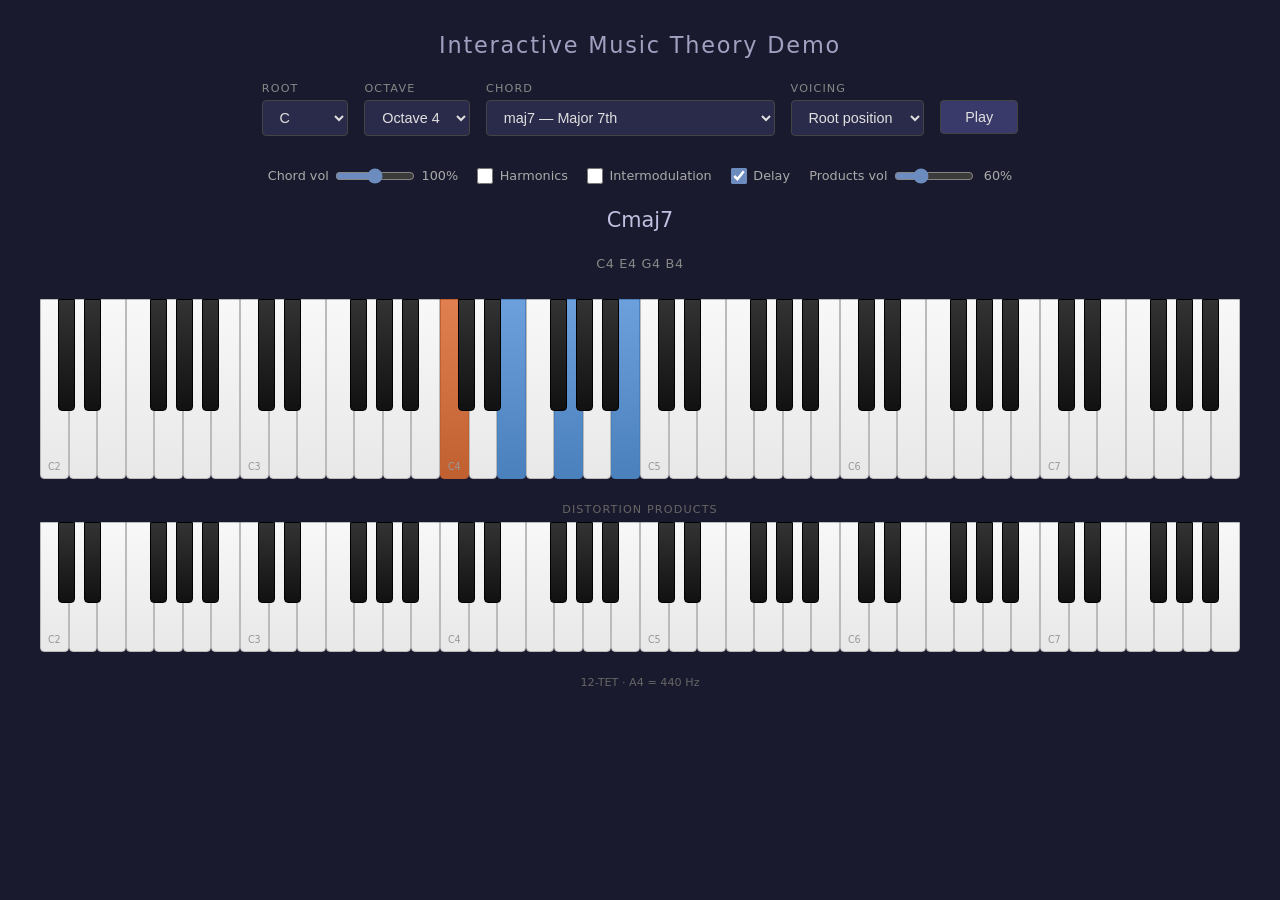
==== index.html @ a9677ad2 "double stops, more range, better vis, etc" ====
<!DOCTYPE html>
<html lang="en">
<head>
  <meta charset="UTF-8">
  <meta name="viewport" content="width=device-width, initial-scale=1.0">
  <title>Interactive Music Theory Demo</title>
  <link rel="stylesheet" href="style.css">
</head>
<body>
  <h1>Interactive Music Theory Demo</h1>

  <div id="controls">
    <div class="control-group">
      <label for="root-select">Root</label>
      <select id="root-select"></select>
    </div>
    <div class="control-group">
      <label for="octave-select">Octave</label>
      <select id="octave-select"></select>
    </div>
    <div class="control-group">
      <label for="chord-select">Chord</label>
      <select id="chord-select"></select>
    </div>
    <div class="control-group">
      <label for="voicing-select">Voicing</label>
      <select id="voicing-select"></select>
    </div>
    <div class="control-group">
      <label>&nbsp;</label>
      <button id="play-btn">Play</button>
    </div>
  </div>

  <div id="distortion-controls">
    <label class="toggle">
      <span>Chord vol</span>
      <input type="range" id="chord-volume" min="0" max="200" value="100" step="5">
      <span id="chord-volume-label">100%</span>
    </label>
    <label class="toggle">
      <input type="checkbox" id="harmonic-toggle">
      <span>Harmonics</span>
    </label>
    <label class="toggle">
      <input type="checkbox" id="imd-toggle">
      <span>Intermodulation</span>
    </label>
    <label class="toggle">
      <input type="checkbox" id="delay-toggle" checked>
      <span>Delay</span>
    </label>
    <label class="toggle">
      <span>Products vol</span>
      <input type="range" id="distortion-volume" min="0" max="200" value="60" step="5">
      <span id="distortion-volume-label">60%</span>
    </label>
  </div>

  <div id="chord-display"></div>
  <div id="notes-display"></div>
  <div id="keyboard"></div>

  <div id="products-label">Distortion Products</div>
  <div id="keyboard-products"></div>

  <div id="tuning-info">12-TET · A4 = 440 Hz</div>

  <script type="module" src="app.js"></script>
</body>
</html>
---- style.css ----
/* style.css — Piano keyboard and UI styling */

* { box-sizing: border-box; margin: 0; padding: 0; }

body {
  font-family: -apple-system, BlinkMacSystemFont, 'Segoe UI', system-ui, sans-serif;
  background: #1a1a2e;
  color: #e0e0e0;
  display: flex;
  flex-direction: column;
  align-items: center;
  min-height: 100vh;
  padding: 2rem 1rem;
}

h1 {
  font-size: 1.4rem;
  font-weight: 300;
  letter-spacing: 0.08em;
  margin-bottom: 1.5rem;
  color: #a0a0c0;
}

/* --- Controls --- */

#controls {
  display: flex;
  gap: 1rem;
  flex-wrap: wrap;
  justify-content: center;
  margin-bottom: 2rem;
  max-width: 1200px;
}

.control-group {
  display: flex;
  flex-direction: column;
  gap: 0.3rem;
}

.control-group label {
  font-size: 0.7rem;
  text-transform: uppercase;
  letter-spacing: 0.1em;
  color: #888;
}

select, button {
  background: #2a2a4a;
  color: #e0e0e0;
  border: 1px solid #444;
  border-radius: 4px;
  padding: 0.5rem 0.8rem;
  font-size: 0.9rem;
  cursor: pointer;
  outline: none;
}

select:focus, button:focus {
  border-color: #6c8cbf;
}

button {
  background: #3a3a6a;
  font-weight: 500;
  padding: 0.5rem 1.5rem;
  transition: background 0.15s;
}

button:hover {
  background: #4a4a8a;
}

button:active {
  background: #5a5aaa;
}

/* --- Distortion toggles --- */

#distortion-controls {
  display: flex;
  gap: 1.2rem;
  justify-content: center;
  margin-bottom: 1.5rem;
}

.toggle {
  display: flex;
  align-items: center;
  gap: 0.4rem;
  font-size: 0.8rem;
  color: #aaa;
  cursor: pointer;
}

.toggle input[type="checkbox"] {
  accent-color: #6c8cbf;
  width: 1rem;
  height: 1rem;
  cursor: pointer;
}

.toggle input[type="range"] {
  accent-color: #6c8cbf;
  width: 5rem;
  cursor: pointer;
}

#distortion-volume-label {
  min-width: 2.5em;
  text-align: right;
  font-variant-numeric: tabular-nums;
}

#chord-display {
  font-size: 1.3rem;
  font-weight: 500;
  color: #c0c0e0;
  min-height: 2rem;
  margin-bottom: 1rem;
  text-align: center;
}

#notes-display {
  font-size: 0.8rem;
  color: #888;
  min-height: 1.2rem;
  margin-bottom: 1.5rem;
  text-align: center;
  letter-spacing: 0.05em;
}

/* --- Piano --- */

#keyboard {
  position: relative;
  width: 100%;
  max-width: 1200px;
  height: 180px;
  user-select: none;
  -webkit-user-select: none;
}

.piano {
  position: relative;
  width: 100%;
  height: 100%;
}

.piano-key {
  position: absolute;
  top: 0;
  border-radius: 0 0 4px 4px;
  cursor: pointer;
  transition: background 0.08s;
}

.white-key {
  height: 100%;
  background: linear-gradient(to bottom, #f8f8f8, #e8e8e8);
  border: 1px solid #bbb;
  z-index: 1;
}

.white-key:hover {
  background: linear-gradient(to bottom, #fff, #f0f0f0);
}

.white-key.highlighted {
  background: linear-gradient(to bottom, #6ca0dc, #4a80bc);
  border-color: #4a80bc;
}

.white-key.highlighted.root {
  background: linear-gradient(to bottom, #e08050, #c06030);
  border-color: #c06030;
}

.black-key {
  height: 62%;
  background: linear-gradient(to bottom, #333, #111);
  border: 1px solid #000;
  z-index: 2;
}

.black-key:hover {
  background: linear-gradient(to bottom, #444, #222);
}

.black-key.highlighted {
  background: linear-gradient(to bottom, #5080b0, #305890);
  border-color: #305890;
}

.black-key.highlighted.root {
  background: linear-gradient(to bottom, #c06030, #a04020);
  border-color: #a04020;
}

.key-label {
  position: absolute;
  bottom: 6px;
  left: 50%;
  transform: translateX(-50%);
  font-size: 0.6rem;
  color: #999;
  pointer-events: none;
}

/* --- Products keyboard --- */

#products-label {
  font-size: 0.7rem;
  text-transform: uppercase;
  letter-spacing: 0.1em;
  color: #666;
  margin-top: 1.5rem;
  margin-bottom: 0.4rem;
  text-align: center;
}

#keyboard-products {
  position: relative;
  width: 100%;
  max-width: 1200px;
  height: 130px;
  user-select: none;
  -webkit-user-select: none;
}

/* Harmonic products — purple */
#keyboard-products .white-key.kind-harmonic {
  background: linear-gradient(to bottom, #9060c0, #7040a0);
  border-color: #7040a0;
}
#keyboard-products .black-key.kind-harmonic {
  background: linear-gradient(to bottom, #7a4eaa, #5a2e8a);
  border-color: #5a2e8a;
}

/* Sum (IMD) products — teal */
#keyboard-products .white-key.kind-sum {
  background: linear-gradient(to bottom, #40a0a0, #208080);
  border-color: #208080;
}
#keyboard-products .black-key.kind-sum {
  background: linear-gradient(to bottom, #308a8a, #106a6a);
  border-color: #106a6a;
}

/* Difference (IMD) products — amber */
#keyboard-products .white-key.kind-difference {
  background: linear-gradient(to bottom, #c0a040, #a08020);
  border-color: #a08020;
}
#keyboard-products .black-key.kind-difference {
  background: linear-gradient(to bottom, #aa8a30, #8a6a10);
  border-color: #8a6a10;
}

/* Harmonic + Sum — purple/teal stripes */
#keyboard-products .white-key.kind-harmonic.kind-sum {
  background: repeating-linear-gradient(
    -45deg,
    #9060c0, #9060c0 4px, #40a0a0 4px, #40a0a0 8px
  );
  border-color: #508090;
}
#keyboard-products .black-key.kind-harmonic.kind-sum {
  background: repeating-linear-gradient(
    -45deg,
    #7a4eaa, #7a4eaa 4px, #308a8a 4px, #308a8a 8px
  );
  border-color: #506070;
}

/* Harmonic + Difference — purple/amber stripes */
#keyboard-products .white-key.kind-harmonic.kind-difference {
  background: repeating-linear-gradient(
    -45deg,
    #9060c0, #9060c0 4px, #c0a040 4px, #c0a040 8px
  );
  border-color: #a08060;
}
#keyboard-products .black-key.kind-harmonic.kind-difference {
  background: repeating-linear-gradient(
    -45deg,
    #7a4eaa, #7a4eaa 4px, #aa8a30 4px, #aa8a30 8px
  );
  border-color: #906050;
}

/* Sum + Difference — teal/amber stripes */
#keyboard-products .white-key.kind-sum.kind-difference {
  background: repeating-linear-gradient(
    -45deg,
    #40a0a0, #40a0a0 4px, #c0a040 4px, #c0a040 8px
  );
  border-color: #809060;
}
#keyboard-products .black-key.kind-sum.kind-difference {
  background: repeating-linear-gradient(
    -45deg,
    #308a8a, #308a8a 4px, #aa8a30 4px, #aa8a30 8px
  );
  border-color: #6a7a40;
}

/* All three — purple/teal/amber tri-stripe */
#keyboard-products .white-key.kind-harmonic.kind-sum.kind-difference {
  background: repeating-linear-gradient(
    -45deg,
    #9060c0, #9060c0 3px, #40a0a0 3px, #40a0a0 6px, #c0a040 6px, #c0a040 9px
  );
  border-color: #807060;
}
#keyboard-products .black-key.kind-harmonic.kind-sum.kind-difference {
  background: repeating-linear-gradient(
    -45deg,
    #7a4eaa, #7a4eaa 3px, #308a8a 3px, #308a8a 6px, #aa8a30 6px, #aa8a30 9px
  );
  border-color: #6a6050;
}

/* Octave-shifted keys get a dashed border */
#keyboard-products .piano-key.octave-shifted {
  border-style: dashed;
  border-width: 2px;
}

.white-key .cent-badge {
  position: absolute;
  bottom: 8px;
  left: 50%;
  transform: translateX(-50%);
  font-size: 0.55rem;
  font-weight: 600;
  color: #fff;
  background: rgba(0, 0, 0, 0.6);
  padding: 1px 3px;
  border-radius: 2px;
  pointer-events: none;
  white-space: nowrap;
}

.black-key .cent-badge {
  position: absolute;
  top: 40%;
  left: 50%;
  transform: translate(-50%, -50%);
  font-size: 0.55rem;
  font-weight: 600;
  color: #fff;
  background: rgba(0, 0, 0, 0.5);
  padding: 1px 3px;
  border-radius: 2px;
  pointer-events: none;
  white-space: nowrap;
  z-index: 3;
}

/* --- Tuning --- */

#tuning-info {
  font-size: 0.7rem;
  color: #666;
  margin-top: 1.5rem;
}
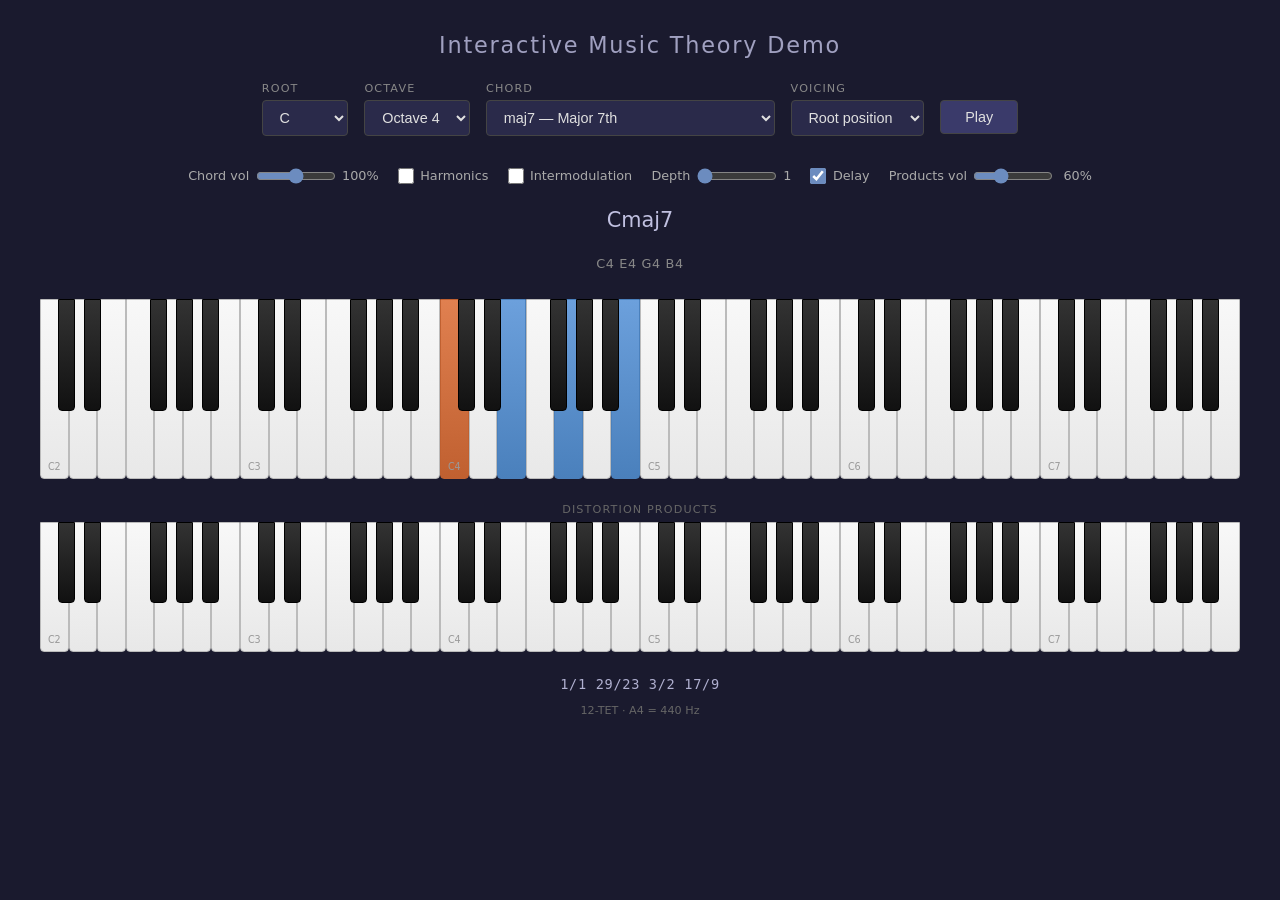
==== commit 6053e791: "rational signatures" ====
--- a/index.html
+++ b/index.html
@@ -47,6 +47,11 @@
       <span>Intermodulation</span>
     </label>
     <label class="toggle">
+      <span>Depth</span>
+      <input type="range" id="depth-slider" min="1" max="5" value="1" step="1">
+      <span id="depth-label">1</span>
+    </label>
+    <label class="toggle">
       <input type="checkbox" id="delay-toggle" checked>
       <span>Delay</span>
     </label>
@@ -64,6 +69,7 @@
   <div id="products-label">Distortion Products</div>
   <div id="keyboard-products"></div>
 
+  <div id="rational-signature"></div>
   <div id="tuning-info">12-TET · A4 = 440 Hz</div>
 
   <script type="module" src="app.js"></script>
--- a/style.css
+++ b/style.css
@@ -359,10 +359,22 @@
   z-index: 3;
 }
 
+/* --- Rational signature --- */
+
+#rational-signature {
+  font-size: 0.85rem;
+  font-family: 'Menlo', 'Consolas', monospace;
+  color: #b0b0d0;
+  margin-top: 1.5rem;
+  min-height: 1.2rem;
+  text-align: center;
+  letter-spacing: 0.05em;
+}
+
 /* --- Tuning --- */
 
 #tuning-info {
   font-size: 0.7rem;
   color: #666;
-  margin-top: 1.5rem;
-}
+  margin-top: 0.5rem;
+}
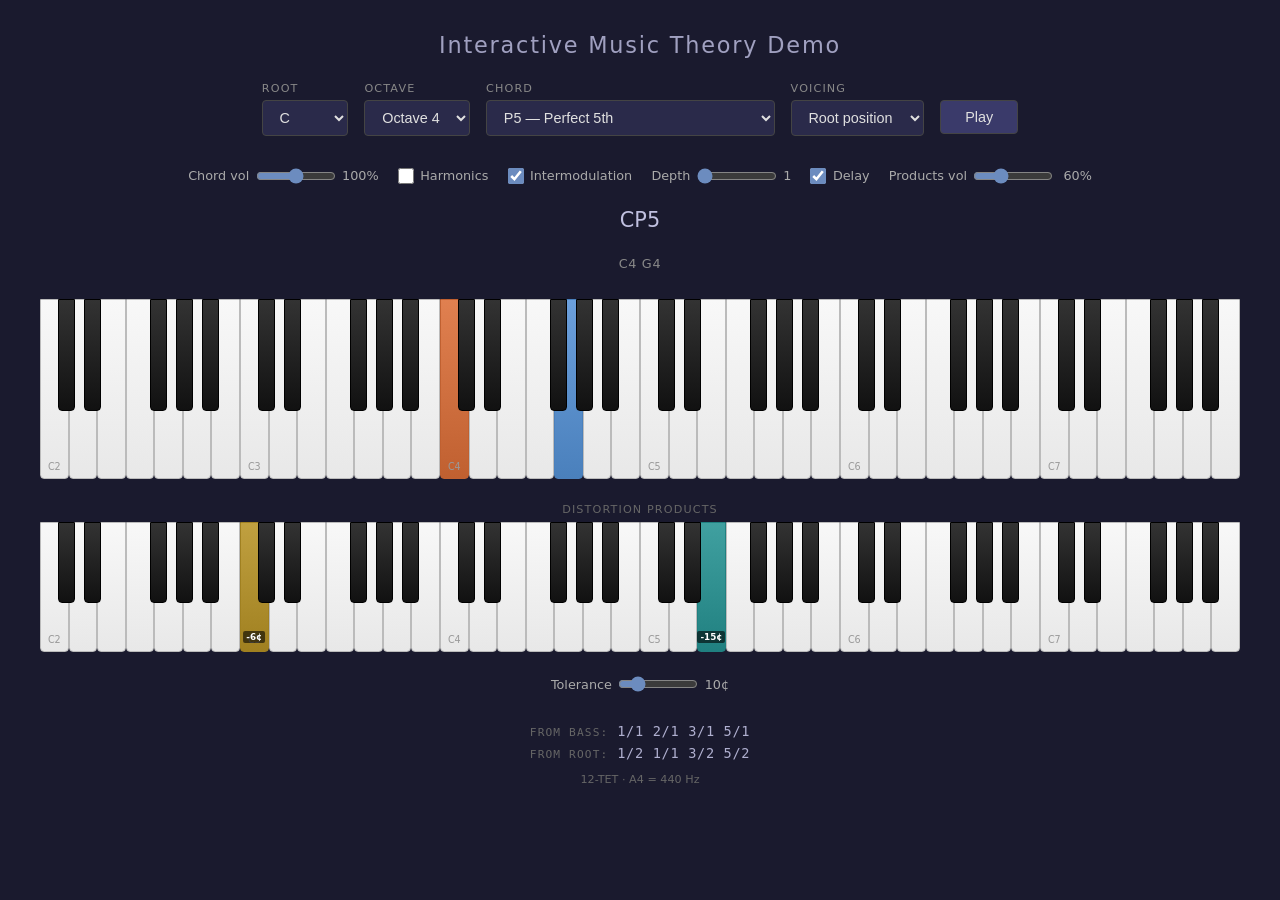
==== commit fc50196f: "better defaults and root referred ratios" ====
--- a/index.html
+++ b/index.html
@@ -43,7 +43,7 @@
       <span>Harmonics</span>
     </label>
     <label class="toggle">
-      <input type="checkbox" id="imd-toggle">
+      <input type="checkbox" id="imd-toggle" checked>
       <span>Intermodulation</span>
     </label>
     <label class="toggle">
@@ -69,7 +69,17 @@
   <div id="products-label">Distortion Products</div>
   <div id="keyboard-products"></div>
 
-  <div id="rational-signature"></div>
+  <div id="signature-controls">
+    <label class="toggle">
+      <span>Tolerance</span>
+      <input type="range" id="cents-threshold" min="1" max="50" value="10" step="1">
+      <span id="cents-threshold-label">10¢</span>
+    </label>
+  </div>
+  <div id="rational-signature">
+    <div><span class="sig-label">from bass:</span> <span id="sig-bottom"></span></div>
+    <div><span class="sig-label">from root:</span> <span id="sig-root"></span></div>
+  </div>
   <div id="tuning-info">12-TET · A4 = 440 Hz</div>
 
   <script type="module" src="app.js"></script>
--- a/style.css
+++ b/style.css
@@ -359,6 +359,13 @@
   z-index: 3;
 }
 
+#signature-controls {
+  display: flex;
+  justify-content: center;
+  margin-top: 1.5rem;
+  margin-bottom: 0.3rem;
+}
+
 /* --- Rational signature --- */
 
 #rational-signature {
@@ -366,9 +373,16 @@
   font-family: 'Menlo', 'Consolas', monospace;
   color: #b0b0d0;
   margin-top: 1.5rem;
-  min-height: 1.2rem;
   text-align: center;
   letter-spacing: 0.05em;
+  line-height: 1.6;
+}
+
+.sig-label {
+  color: #666;
+  font-size: 0.7rem;
+  text-transform: uppercase;
+  letter-spacing: 0.1em;
 }
 
 /* --- Tuning --- */
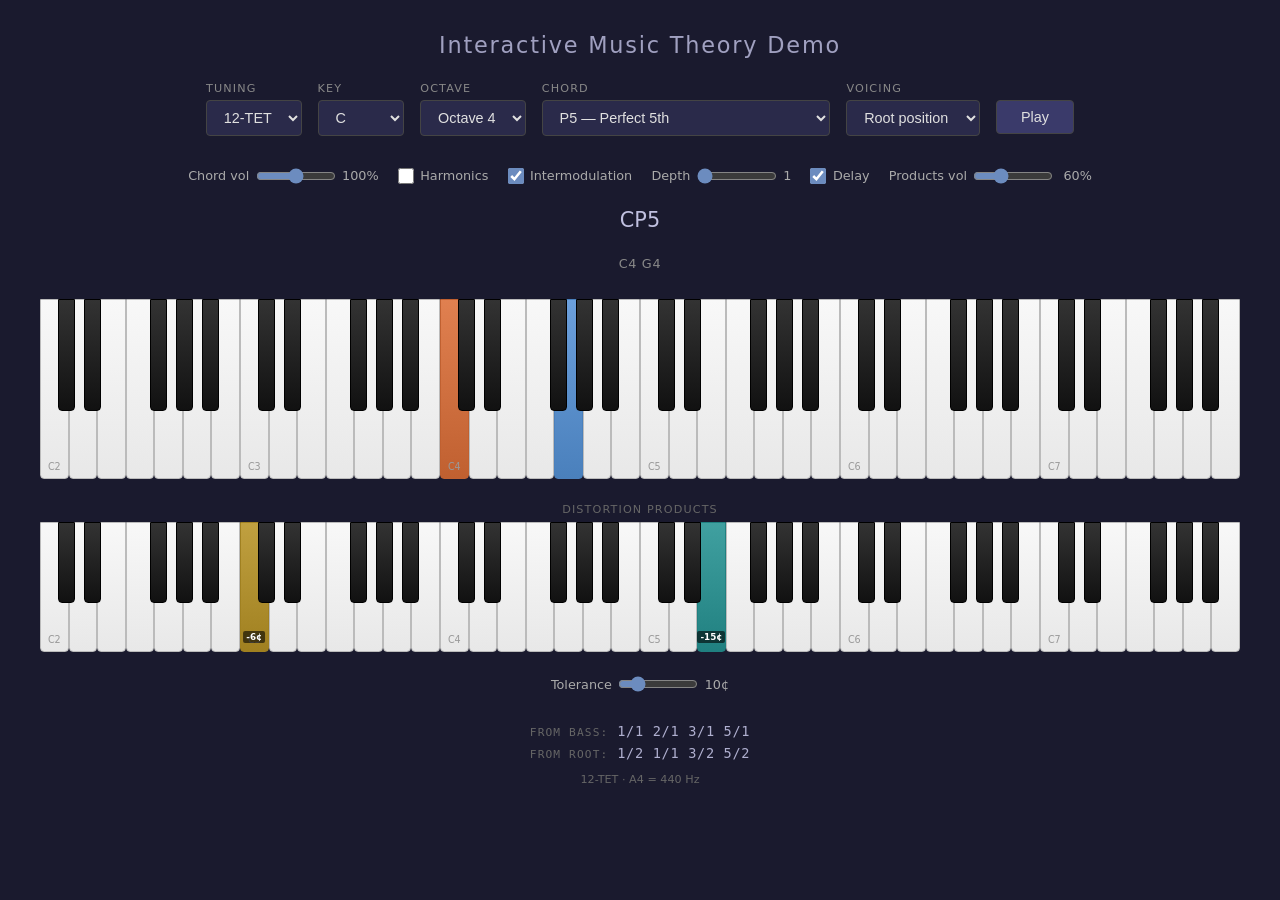
==== commit 62feef56: "add just temperment" ====
--- a/index.html
+++ b/index.html
@@ -11,7 +11,14 @@
 
   <div id="controls">
     <div class="control-group">
-      <label for="root-select">Root</label>
+      <label for="tuning-select">Tuning</label>
+      <select id="tuning-select">
+        <option value="12tet">12-TET</option>
+        <option value="just">Just</option>
+      </select>
+    </div>
+    <div class="control-group">
+      <label for="root-select">Key</label>
       <select id="root-select"></select>
     </div>
     <div class="control-group">
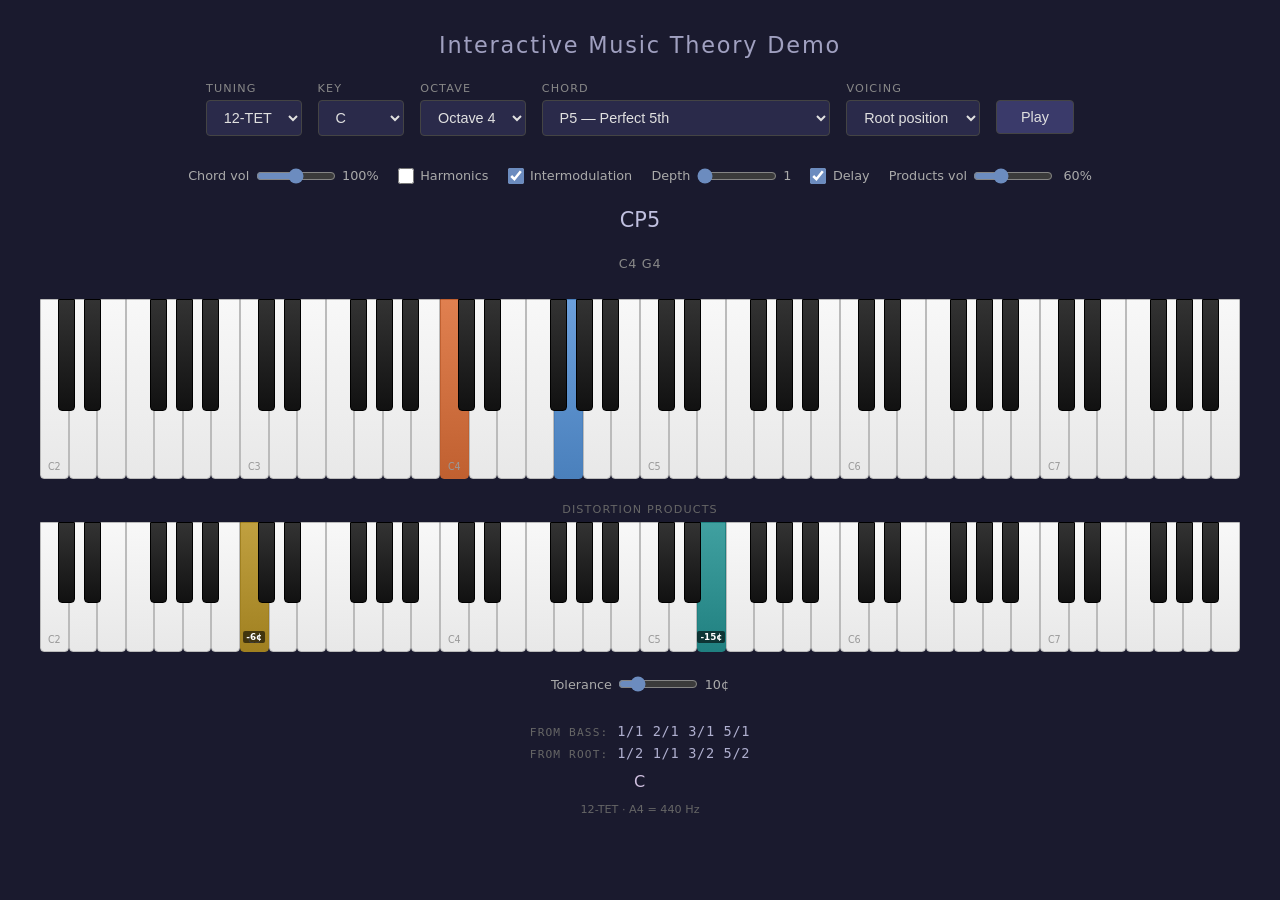
==== commit ee7ea45b: "initial chord identification" ====
--- a/index.html
+++ b/index.html
@@ -86,6 +86,7 @@
   <div id="rational-signature">
     <div><span class="sig-label">from bass:</span> <span id="sig-bottom"></span></div>
     <div><span class="sig-label">from root:</span> <span id="sig-root"></span></div>
+    <div id="sig-chord-name"></div>
   </div>
   <div id="tuning-info">12-TET · A4 = 440 Hz</div>
 
--- a/style.css
+++ b/style.css
@@ -385,6 +385,13 @@
   letter-spacing: 0.1em;
 }
 
+#sig-chord-name {
+  font-size: 1rem;
+  color: #d0c0e0;
+  margin-top: 0.3rem;
+  font-family: -apple-system, BlinkMacSystemFont, 'Segoe UI', system-ui, sans-serif;
+}
+
 /* --- Tuning --- */
 
 #tuning-info {
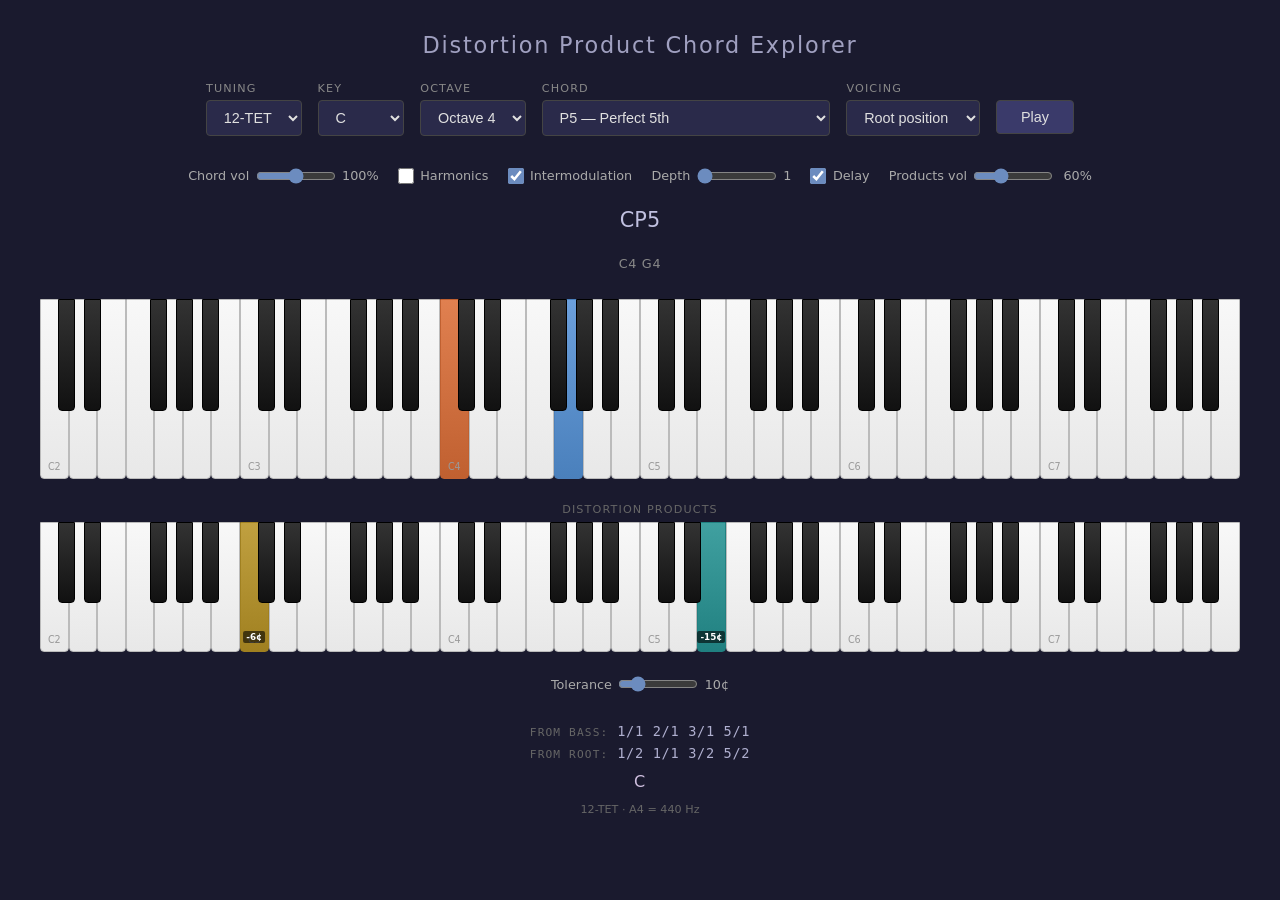
==== commit 104673ec: "rename" ====
--- a/index.html
+++ b/index.html
@@ -3,11 +3,11 @@
 <head>
   <meta charset="UTF-8">
   <meta name="viewport" content="width=device-width, initial-scale=1.0">
-  <title>Interactive Music Theory Demo</title>
+  <title>Distortion Product Chord Explorer</title>
   <link rel="stylesheet" href="style.css">
 </head>
 <body>
-  <h1>Interactive Music Theory Demo</h1>
+  <h1>Distortion Product Chord Explorer</h1>
 
   <div id="controls">
     <div class="control-group">
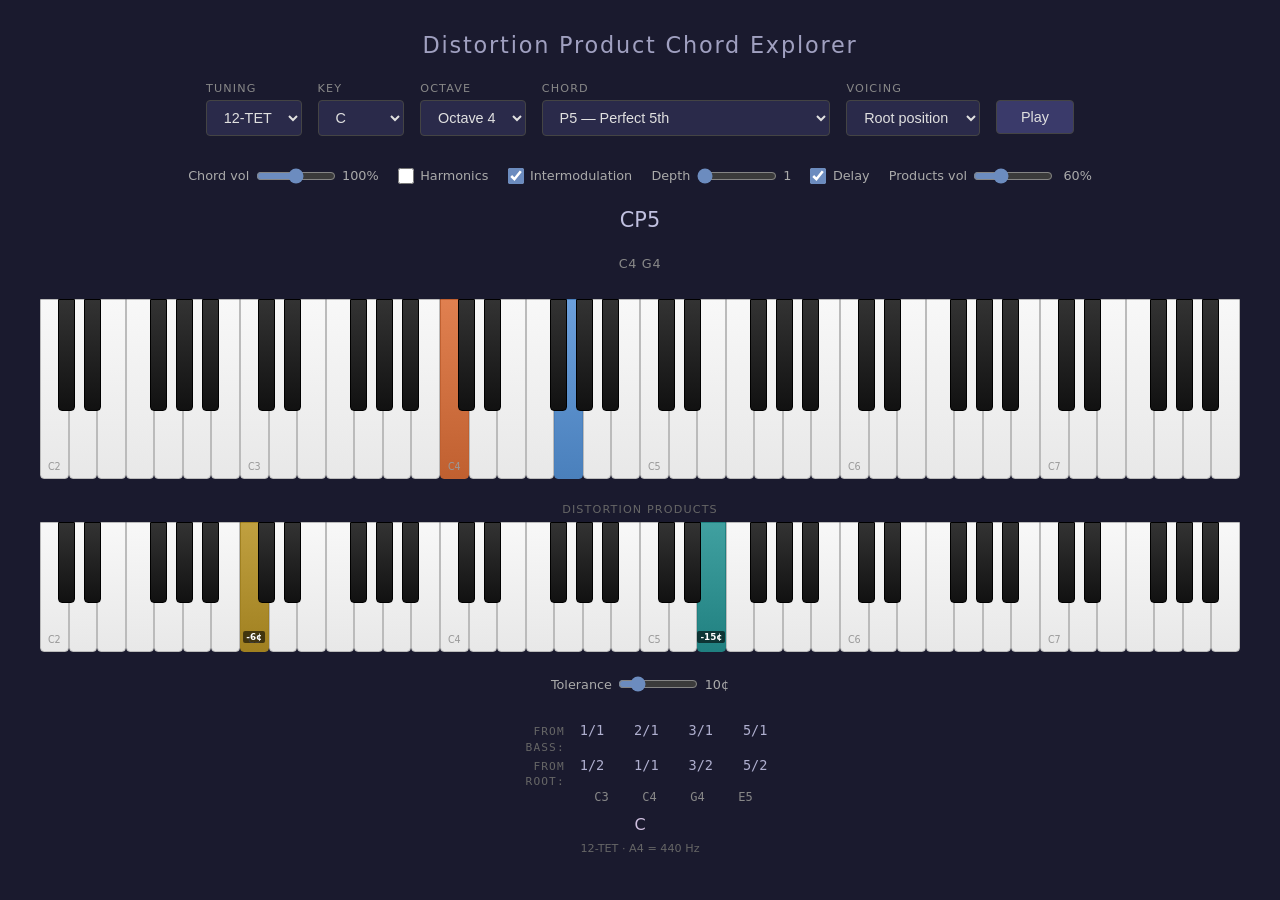
==== commit 4a43fb61: "note names in ratio signature" ====
--- a/index.html
+++ b/index.html
@@ -84,8 +84,9 @@
     </label>
   </div>
   <div id="rational-signature">
-    <div><span class="sig-label">from bass:</span> <span id="sig-bottom"></span></div>
-    <div><span class="sig-label">from root:</span> <span id="sig-root"></span></div>
+    <div class="sig-row"><span class="sig-label">from bass:</span> <span id="sig-bottom" class="sig-cells"></span></div>
+    <div class="sig-row"><span class="sig-label">from root:</span> <span id="sig-root" class="sig-cells"></span></div>
+    <div class="sig-row"><span class="sig-label"></span> <span id="sig-names" class="sig-cells sig-names"></span></div>
     <div id="sig-chord-name"></div>
   </div>
   <div id="tuning-info">12-TET · A4 = 440 Hz</div>
--- a/style.css
+++ b/style.css
@@ -374,8 +374,13 @@
   color: #b0b0d0;
   margin-top: 1.5rem;
   text-align: center;
-  letter-spacing: 0.05em;
-  line-height: 1.6;
+}
+
+.sig-row {
+  display: flex;
+  justify-content: center;
+  align-items: baseline;
+  line-height: 1.4;
 }
 
 .sig-label {
@@ -383,6 +388,26 @@
   font-size: 0.7rem;
   text-transform: uppercase;
   letter-spacing: 0.1em;
+  width: 6em;
+  text-align: right;
+  flex-shrink: 0;
+}
+
+.sig-cells {
+  display: flex;
+  gap: 0;
+}
+
+.sig-cells .sig-cell {
+  min-width: 4em;
+  text-align: center;
+}
+
+.sig-names {
+  color: #888;
+  font-size: 0.75rem;
+  line-height: 1.2;
+  margin-bottom: 0.4rem;
 }
 
 #sig-chord-name {
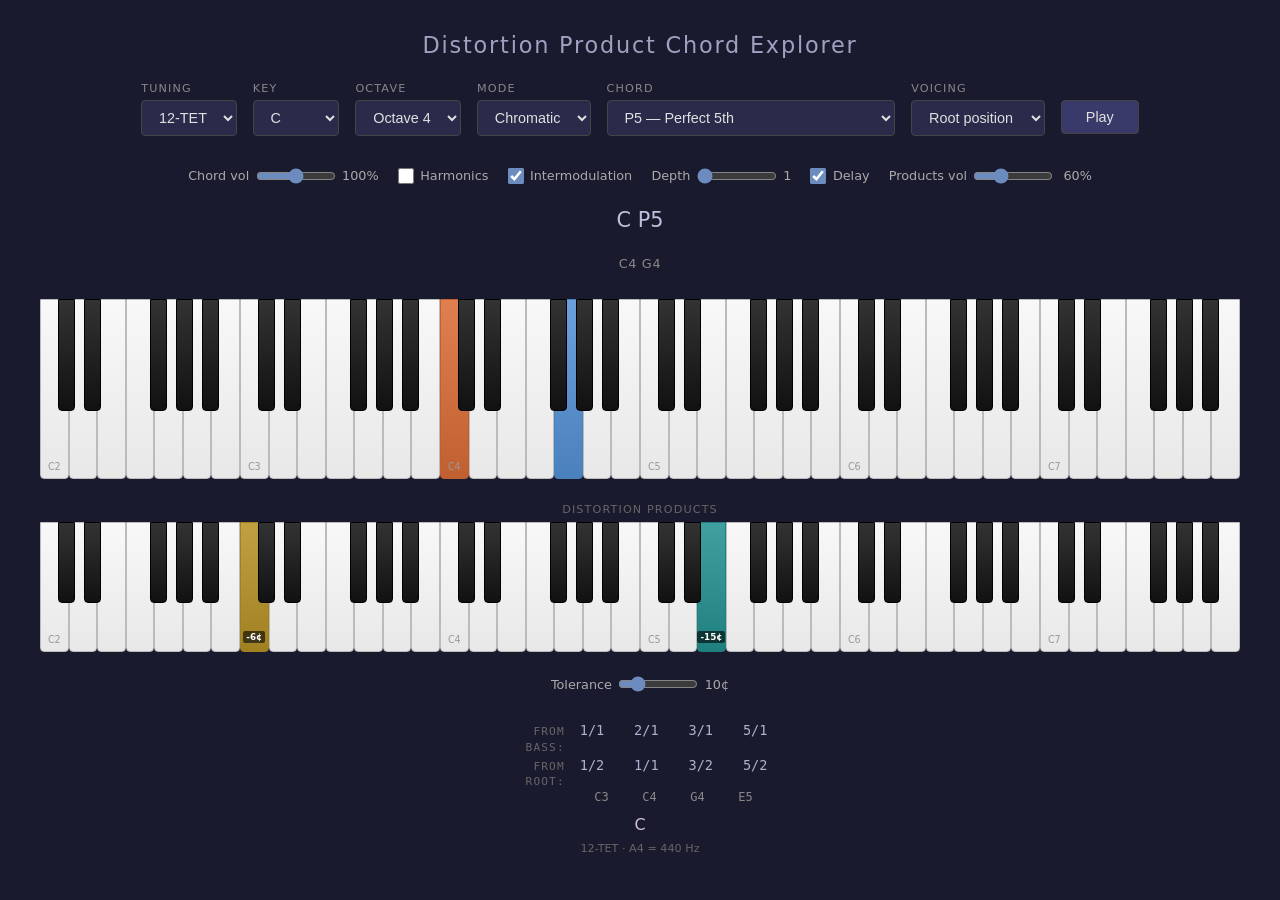
==== commit ddf28d5d: "diatonic mode" ====
--- a/index.html
+++ b/index.html
@@ -26,9 +26,33 @@
       <select id="octave-select"></select>
     </div>
     <div class="control-group">
+      <label for="mode-select">Mode</label>
+      <select id="mode-select">
+        <option value="chromatic">Chromatic</option>
+        <option value="diatonic">Diatonic</option>
+      </select>
+    </div>
+
+    <!-- Chromatic controls -->
+    <div class="control-group chromatic-ctrl">
       <label for="chord-select">Chord</label>
       <select id="chord-select"></select>
     </div>
+
+    <!-- Diatonic controls -->
+    <div class="control-group diatonic-ctrl" style="display:none">
+      <label for="scale-select">Scale</label>
+      <select id="scale-select"></select>
+    </div>
+    <div class="control-group diatonic-ctrl" style="display:none">
+      <label for="degree-select">Degree</label>
+      <select id="degree-select"></select>
+    </div>
+    <div class="control-group diatonic-ctrl" style="display:none">
+      <label for="complexity-select">Complexity</label>
+      <select id="complexity-select"></select>
+    </div>
+
     <div class="control-group">
       <label for="voicing-select">Voicing</label>
       <select id="voicing-select"></select>
